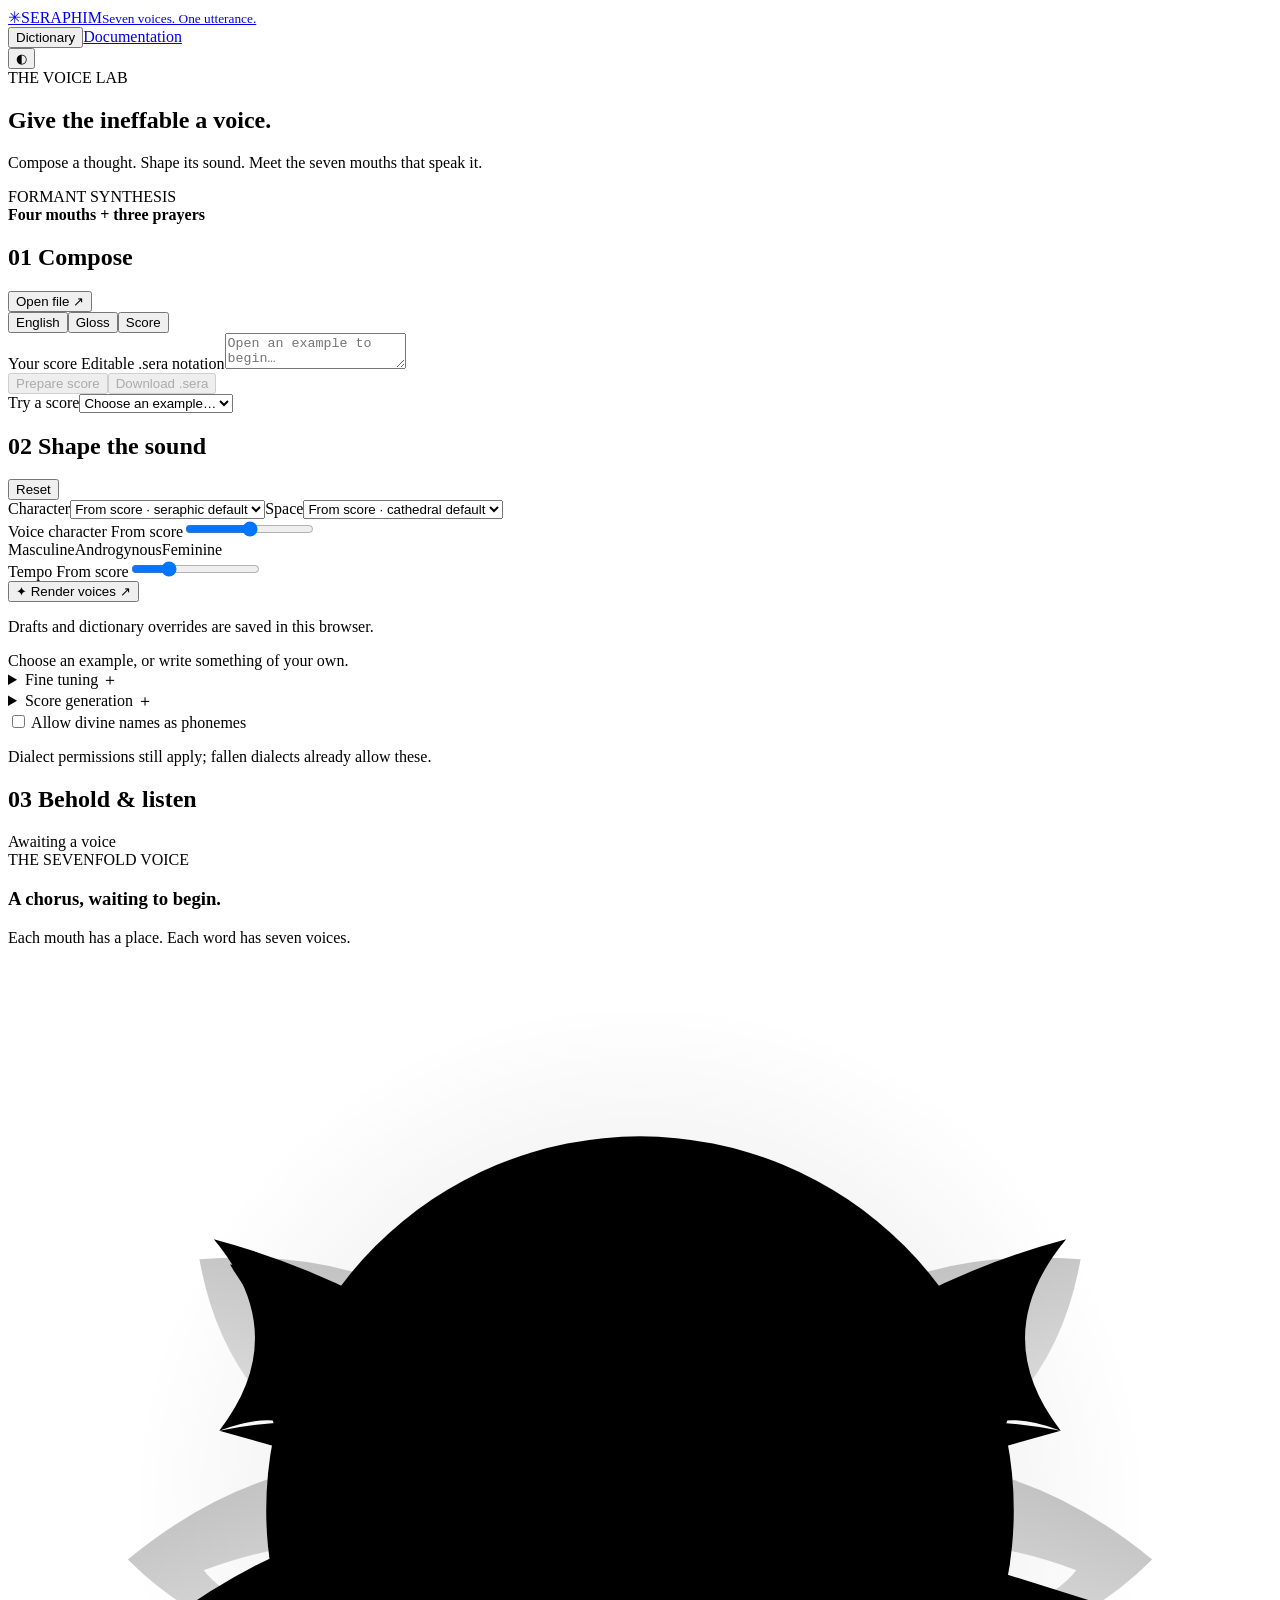
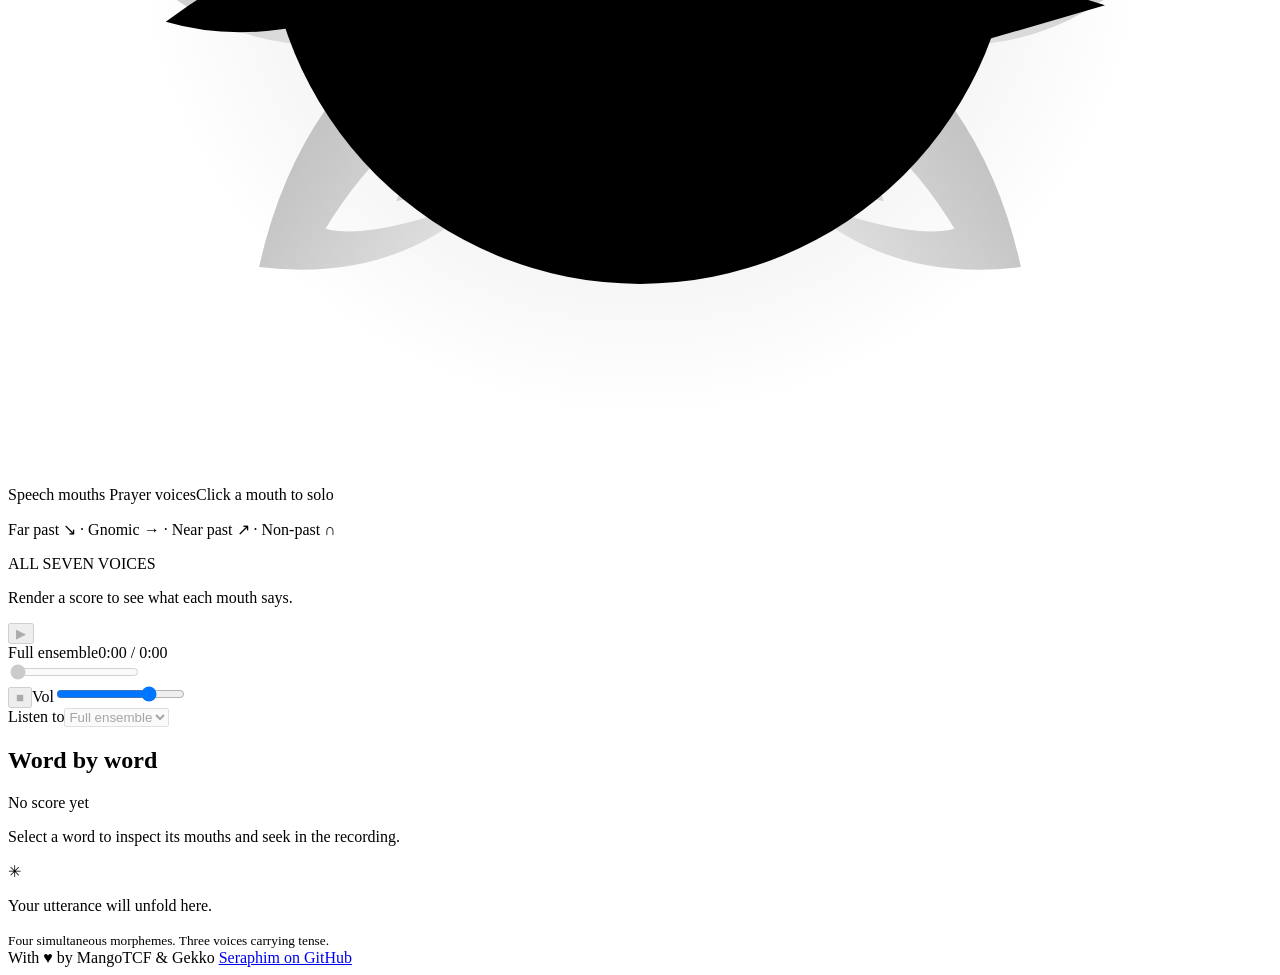
==== seraphim/web_assets/index.html @ 8574b4f2 "Add Seraphim synthesis improvements and web authoring workbench" ====
<!doctype html>
<html lang="en"><head><meta charset="utf-8"><meta name="viewport" content="width=device-width,initial-scale=1"><meta name="theme-color" content="#17151d"><title>Seraphim · Voice workbench</title><link rel="stylesheet" href="/style.css"><script src="/app.js" defer></script><script src="/studio.js" defer></script></head>
<body><header class="topbar"><a class="brand" href="/" aria-label="Seraphim home"><span class="brandmark">✳</span><span>SERAPHIM<small>Seven voices. One utterance.</small></span></a><nav class="local" aria-label="Project"><button class="textbutton" id="dictionary-open">Dictionary</button><a class="textbutton" href="/docs">Documentation</a></nav><button class="iconbutton" id="theme" aria-label="Toggle light and dark theme">◐</button></header>
<main><section class="intro"><div><span class="eyebrow">THE VOICE LAB</span><h1>Give the ineffable a voice<span>.</span></h1><p>Compose a thought. Shape its sound. Meet the seven mouths that speak it.</p></div><div class="edition">FORMANT SYNTHESIS<br><b>Four mouths + three prayers</b></div></section>
<div class="workspace"><aside class="editor panel"><div class="sectionhead"><h2><span class="step">01</span> Compose</h2><button class="textbutton" id="open">Open file ↗</button><input type="file" id="file" accept=".sera,.txt" hidden></div>
<div class="segments" role="group" aria-label="Input language"><button data-mode="english" aria-pressed="false">English</button><button data-mode="gloss" aria-pressed="false">Gloss</button><button data-mode="score" aria-pressed="true">Score</button></div>
<label class="fieldlabel" for="text">Your score <span id="inputhint">Editable .sera notation</span></label><textarea id="text" spellcheck="false" aria-label="Composition text" placeholder="Open an example to begin…"></textarea>
<div class="studio-actions"><button class="secondary" id="prepare-score" disabled>Prepare score</button><button class="textbutton" id="export-draft" disabled>Download .sera</button></div>
<div class="exampleline"><label for="example">Try a score</label><select id="example"><option value="">Choose an example…</option></select></div>
<div class="sectionhead soundhead"><h2><span class="step">02</span> Shape the sound</h2><button class="textbutton" id="reset">Reset</button></div>
<div class="fields"><label>Character<select id="dialect"><option value="">From score · seraphic default</option><option value="seraphic">Seraphic · celestial</option><option value="cupid">Cupid · beguiling</option><option value="succubus">Succubus · intimate</option><option value="nephilim">Nephilim · divided</option><option value="demonic">Demonic · fallen</option></select></label><label>Space<select id="room"><option value="">From score · cathedral default</option><option value="cathedral">Cathedral</option><option value="clip">Clip</option><option value="hall">Concert hall</option><option value="plate">Plate</option><option value="room">Small room</option><option value="dry">Dry</option></select></label></div>
<div class="sliderfield"><label for="voice">Voice character <output id="voice-value">From score</output></label><input id="voice" type="range" min="-1" max="1" step="0.05" value="0"><div class="rangeends"><span>Masculine</span><span>Androgynous</span><span>Feminine</span></div></div>
<div class="sliderfield"><label for="tempo">Tempo <output id="tempo-value">From score</output></label><input id="tempo" type="range" min="0.25" max="3" step="0.05" value="1"></div>
<div class="renderdock"><div class="renderactions"><button class="primary" id="render"><span>✦</span> Render voices <span>↗</span></button><button class="secondary" id="cancel" hidden>Cancel</button></div><p class="rendernote" id="storage-note">Drafts and dictionary overrides are saved in this browser.</p><div class="jobstatus" id="status" role="status" aria-live="polite">Choose an example, or write something of your own.</div></div>
<details><summary>Fine tuning <span>＋</span></summary><div class="fields advanced"><label>Reverb amount <input id="reverb" type="number" min="0" max="2" step="0.1" placeholder="From score"></label><label>Random seed<input id="seed" type="number" value="0" step="1"></label><label id="tenselabel">Gloss tense<select id="tense"><option value="nonpast">Non-past · Latin</option><option value="nearpast">Near past · Greek</option><option value="farpast">Far past · Aramaic</option><option value="gnomic">Gnomic · Aramaic</option></select></label></div><label class="switchline"><input id="choir" type="checkbox" checked> Include the three prayer voices</label></details>
<details id="authoring"><summary>Score generation <span>＋</span></summary><p class="controlhelp">English and gloss only. Raw scores can be edited directly above.</p><div class="fields advanced"><label>Title<input id="title" type="text" placeholder="From input"></label><label>Speak these first<input id="front" type="text" placeholder="cheese light"></label><label>Shuffle seed<input id="shuffle" type="number" step="1" placeholder="Keep tree order"></label></div><label class="switchline"><input id="move" type="checkbox" checked> Apply 4D grammar movement</label><label class="switchline"><input id="strict" type="checkbox"> Strict English translation</label></details>
<label class="switchline permission"><input id="heresy" type="checkbox"> Allow divine names as phonemes</label><p class="controlhelp">Dialect permissions still apply; fallen dialects already allow these.</p>
<div id="synthcontrols"></div>
</aside>
<section class="listen"><div class="angelpanel panel"><div class="sectionhead"><h2><span class="step">03</span> Behold & listen</h2><span class="pill" id="dialectbadge">Awaiting a voice</span></div><div class="visualtitle"><span class="eyebrow">THE SEVENFOLD VOICE</span><h3 id="nowword">A chorus, waiting to begin.</h3><p id="nowdetail">Each mouth has a place. Each word has seven voices.</p></div><div class="angelstage"><svg id="angel" data-dialect="seraphic" viewBox="0 0 700 620" role="group" aria-label="Schematic six-winged angel with seven mouths at the vertices of a regular heptagon">
  <defs><radialGradient id="halo"><stop stop-color="var(--speaker-ink)" stop-opacity=".13"/><stop offset="1" stop-color="var(--speaker-ink)" stop-opacity="0"/></radialGradient><linearGradient id="wing" x2="0" y2="1"><stop stop-color="var(--speaker-ink)" stop-opacity=".22"/><stop offset="1" stop-color="var(--speaker-ink)" stop-opacity=".025"/></linearGradient></defs>
  <circle cx="350" cy="303" r="282" fill="url(#halo)"/><g class="orbits"><circle cx="350" cy="303" r="194"/><circle cx="350" cy="303" r="207"/><circle cx="350" cy="303" r="133" stroke-dasharray="2 9"/><path d="M350 72V534M118 303H582" stroke-dasharray="2 10"/></g>
  <g class="speaker-art" data-form="seraphic" aria-hidden="true">
    <g id="wings" fill="url(#wing)" stroke="var(--outline)"><path id="leftwing" d="M345 315 Q267 151 106 164 Q119 238 179 272 Q138 219 137 193 Q217 213 278 286 Q203 227 163 226 Q196 285 257 305 Q213 278 191 253 Q268 280 345 315Z"/><use href="#leftwing" transform="translate(700 0) scale(-1 1)"/><use href="#leftwing" transform="rotate(-35 350 310)"/><use href="#leftwing" transform="translate(700 0) scale(-1 1) rotate(-35 350 310)"/><use href="#leftwing" transform="rotate(-73 350 310)"/><use href="#leftwing" transform="translate(700 0) scale(-1 1) rotate(-73 350 310)"/></g>
    <g class="centraleye"><ellipse cx="350" cy="303" rx="58" ry="66"/><path d="M306 303Q350 264 394 303Q350 342 306 303Z"/><circle cx="350" cy="303" r="15"/><circle cx="350" cy="303" r="5" fill="var(--primary)"/><path d="M350 228V214M350 378V392M281 303H267M419 303H433"/></g>
  </g>
  <g class="speaker-art" data-form="cupid" aria-hidden="true">
    <g class="speaker-wings">
      <path id="cupid-wing" d="M326 317C278 306 220 268 163 205C165 242 187 275 219 295L183 282Q204 319 251 332L220 331Q255 364 326 317Z"/>
      <use href="#cupid-wing" transform="translate(700 0) scale(-1 1)"/>
      <path d="M350 278C323 245 288 280 307 310Q321 333 350 354Q379 333 393 310C412 280 377 245 350 278Z"/>
    </g>
    <g class="speaker-lines">
      <path id="cupid-feathers" d="M326 317Q268 305 219 295M326 317Q290 334 251 332"/>
      <use href="#cupid-feathers" transform="translate(700 0) scale(-1 1)"/>
      <ellipse cx="350" cy="231" rx="27" ry="7"/>
      <path d="M302 355 407 250M393 251 407 250 406 264M307 350 294 350 286 358 299 358 299 371 307 363Z"/>
      <path d="M350 369V385M342 377H358"/>
    </g>
  </g>
  <g class="speaker-art" data-form="demonic" aria-hidden="true">
    <g class="speaker-wings">
      <path id="demon-wing" d="M337 321Q266 194 114 153Q158 206 117 259Q174 237 181 298Q218 270 245 334Q285 309 337 321Z"/>
      <use href="#demon-wing" transform="translate(700 0) scale(-1 1)"/>
      <path id="demon-horn" d="M340 258Q284 245 283 208Q282 189 300 177Q292 202 317 216Q338 227 340 258Z"/>
      <use href="#demon-horn" transform="translate(700 0) scale(-1 1)"/>
    </g>
    <g class="speaker-lines">
      <path id="demon-ribs" d="M337 321Q239 244 114 153M337 321Q241 235 117 259M337 321Q240 270 181 298M337 321Q282 298 245 334M337 247Q292 217 300 177"/>
      <use href="#demon-ribs" transform="translate(700 0) scale(-1 1)"/>
      <path d="M350 231 403 263 393 334 350 381 307 334 297 263Z M350 249 386 272 379 326 350 359 321 326 314 272Z"/>
      <path d="M318 298 350 284 382 298 350 315Z M350 288 355 298 350 309 345 298Z" fill="url(#wing)"/>
      <path d="M350 218V209M350 395V404M286 299H272M414 299H428" stroke-dasharray="3 4"/>
    </g>
  </g>
  <g class="speaker-art" data-form="succubus" aria-hidden="true">
    <g class="speaker-wings">
      <path id="succubus-wing" d="M343 320C291 242 225 255 156 187C155 229 174 254 210 274Q165 272 145 248Q158 299 229 313Q190 322 167 308C202 359 269 352 343 320Z"/>
      <use href="#succubus-wing" transform="translate(700 0) scale(-1 1)"/>
      <path id="succubus-horn" d="M332 263Q300 249 301 220Q308 235 322 238Q336 243 332 263Z"/>
      <use href="#succubus-horn" transform="translate(700 0) scale(-1 1)"/>
      <path d="M350 270C327 247 308 276 319 297Q328 314 350 331Q372 314 381 297C392 276 373 247 350 270Z"/>
    </g>
    <g class="speaker-lines">
      <path id="succubus-ribs" d="M343 320Q257 284 210 274M343 320Q268 330 229 313M331 331Q297 366 252 356Q225 348 230 330"/>
      <use href="#succubus-ribs" transform="translate(700 0) scale(-1 1)"/>
      <path d="M322 293Q339 280 350 289Q361 280 378 293Q350 309 322 293Z M323 293Q350 297 377 293"/>
      <path d="M350 331C395 354 377 396 348 386C331 380 333 361 346 358M346 358 337 357 350 349 355 363Z"/>
      <circle cx="350" cy="297" r="72" stroke-dasharray="1 6"/>
      <circle cx="350" cy="219" r="3"/><circle cx="350" cy="404" r="3"/>
    </g>
  </g>
  <g class="speaker-art" data-form="nephilim" aria-hidden="true">
    <g class="speaker-wings">
      <path id="nephilim-feathers" d="M335 313Q280 188 123 167Q148 211 205 237L166 229Q187 264 249 285L209 280Q253 318 335 313Z"/>
      <use href="#nephilim-feathers" transform="rotate(-44 350 310)"/>
      <path id="nephilim-shards" d="M368 317 429 233 567 164 524 239 498 243 467 292 434 286 410 323Z"/>
      <use href="#nephilim-shards" transform="rotate(44 350 310)"/>
    </g>
    <g class="speaker-lines">
      <path id="nephilim-feather-ribs" d="M335 313Q256 232 123 167M335 313Q270 254 205 237M335 313Q285 296 249 285"/>
      <use href="#nephilim-feather-ribs" transform="rotate(-44 350 310)"/>
      <path id="nephilim-shard-ribs" d="M368 317 458 245 567 164M458 245 524 239M458 245 467 292M434 286 429 233"/>
      <use href="#nephilim-shard-ribs" transform="rotate(44 350 310)"/>
      <path d="M340 238A58 65 0 0 0 340 368M360 238 399 272 407 303 399 334 360 368M350 226 344 279 356 301 344 327 350 380"/>
      <path d="M341 287Q322 287 306 303Q321 317 341 317M359 287 394 303 359 317"/>
      <path d="M337 295A8 8 0 1 0 337 311M363 295 373 303 363 311Z" fill="url(#wing)"/>
    </g>
  </g>
  <polygon id="heptagon" class="polygon"/>
  <g id="mouthnodes"></g>
</svg></div>
<div id="character-picker" class="studio-actions" aria-label="Speaker character" role="group"></div><div class="visuallegend"><span><i class="speechdot"></i> Speech mouths</span><span><i class="prayerdot"></i> Prayer voices</span><span>Click a mouth to solo</span></div><p class="prayer-key" id="prayer-key">Far past ↘ · Gnomic → · Near past ↗ · Non-past ∩</p><div class="inspector" id="inspector"><span class="eyebrow">ALL SEVEN VOICES</span><p>Render a score to see what each mouth says.</p></div>
<details id="wordeditor" class="wordeditor" hidden><summary>Edit this word <span>＋</span></summary><p class="controlhelp">Edits become a portable score and apply on render. Mouth text uses the same notation as the score: ~ for moved speech, Ø for silence, and brightness marks after tokens.</p><div class="fields advanced"><label>Tense / stacked tenses<input id="word-tense" type="text" placeholder="farpast+nonpast"></label><label>Emotion intensities<input id="word-tone" type="text" placeholder="pain:0.8,fear:0.3"></label></div><label class="switchline"><input id="word-stammer" type="checkbox"> Stammer on this word</label><div id="word-mouth-fields"></div><p class="controlhelp" id="word-temporal"></p><div class="wordactions"><button class="primary" id="apply-word">Apply & render score ↗</button><button class="secondary" id="audition-word">Audition word</button><button class="textbutton" id="undo-word" disabled>Undo edit</button></div><p id="word-edit-status" class="controlhelp" role="status"></p></details>
<div class="transport"><button id="play" class="playbutton" aria-label="Play" disabled>▶</button><div class="timeline"><div class="timelabel"><span id="trackname">Full ensemble</span><span><output id="clock">0:00</output><span class="muted"> / </span><output id="duration">0:00</output></span></div><input type="range" id="seek" aria-label="Playback position" min="0" max="1" step="0.01" value="0" disabled></div><button id="stop" class="iconbutton" aria-label="Stop" disabled>■</button><label class="volume">Vol<input type="range" id="volume" min="0" max="1" step="0.01" value="0.75" aria-label="Volume"></label></div><div class="trackrow"><label for="track">Listen to</label><select id="track" disabled><option value="mix">Full ensemble</option></select><a id="download" class="textbutton" hidden download="seraphim.wav">Save WAV ↓</a><a id="savebundle" class="textbutton" hidden download="seraphim-bundle.zip">Render bundle ↓</a><a id="offlinepreview" class="textbutton" hidden target="_blank" rel="noopener">Offline preview ↗</a><a id="savescore" class="textbutton" hidden download="score.sera">Save score ↓</a></div></div>
<details class="panel" id="bankreport" hidden open><summary>Voicebank coverage <span>＋</span></summary><p class="controlhelp">Approximate pronunciations and formant fallbacks used by the selected recorded voices. Counts refer to planned rendering segments.</p><div id="bankreport-list"></div></details><details class="panel" id="grammarpanel" hidden><summary>Grammar · scope & tense <span>＋</span></summary><p class="controlhelp">Recovered tree spine in grammatical order. Mouth scope is top → 1 → 2 → end; spoken order can differ. Movement is undone for read-back. English prose remains approximate; exact tense labels are shown here.</p><div id="grammarview"></div></details><details class="panel resolvedpanel" id="resolvedpanel" hidden><summary>Resolved render settings <span>＋</span></summary><p class="controlhelp">The settings used for this recording, including inherited score and dialect values.</p><pre id="resolved"></pre><a id="saveplan" class="textbutton" download="plan.json">Save timing plan ↓</a></details><div class="scorepanel panel"><div class="sectionhead"><h2>Word by word</h2><span class="pill" id="wordcount">No score yet</span></div><p class="subtle">Select a word to inspect its mouths and seek in the recording.</p><div class="empty" id="empty"><span>✳</span><p>Your utterance will unfold here.</p><small>Four simultaneous morphemes. Three voices carrying tense.</small></div><div id="wordlist" class="wordlist"></div><details id="readingpanel" hidden><summary>Read-back & diagnostics <span>＋</span></summary><p id="reading"></p><pre id="diagnostics"></pre></details></div></section></div><footer class="site-footer">
  <span>With <span class="footer-heart" aria-label="love">♥</span> by MangoTCF &amp; Gekko</span>
  <a href="https://github.com/MangoTCF/seraphim">Seraphim on GitHub</a>
</footer></main>
<dialog class="studio-dialog" id="dictionary-dialog" aria-labelledby="dictionary-heading">
  <div class="studio-head"><h2 id="dictionary-heading">Dictionary</h2><button class="textbutton" data-close="dictionary-dialog">Close</button></div>
  <p id="dictionary-help">Search the installed dictionary or save your own pronunciation in this browser.</p>
  <div class="studio-search" id="dictionary-search-row">
    <label>Search<input id="dictionary-search" type="search" placeholder="Gloss, part of speech or tokens"></label>
    <button class="secondary" id="dictionary-new">New entry</button>
  </div>
  <div id="dictionary-list" class="studio-list" aria-label="Dictionary entries"></div>
  <form id="dictionary-form" class="studio-form" hidden>
    <div class="studio-fields">
      <label>Gloss<input id="dictionary-gloss" required spellcheck="false"></label>
      <label>Part of speech<select id="dictionary-pos"></select></label>
    </div>
    <label>Pronunciation tokens<input id="dictionary-tokens" required spellcheck="false"></label>
    <div class="studio-actions">
      <button class="primary" id="dictionary-save">Save entry</button>
      <button type="button" class="textbutton" id="dictionary-discard" disabled>Discard unapplied edits</button>
      <button type="button" class="textbutton" id="dictionary-remove" hidden>Remove override</button>
    </div>
  </form>
  <div class="studio-actions" id="review-actions" hidden>
    <button class="primary" id="build-score">Accept suggestions and build score</button>
  </div>
  <p class="controlhelp" id="dictionary-status" role="status"></p>
</dialog>
<dialog class="studio-dialog score-dialog" id="score-dialog" aria-labelledby="score-heading">
  <div class="studio-head"><h2 id="score-heading">Score editor</h2><button class="textbutton" data-close="score-dialog">Close</button></div>
  <p id="score-title"></p>
  <div class="studio-score-layout">
    <div><div class="studio-list" id="score-navigation" aria-label="Score words"></div></div>
    <form id="score-form" class="studio-form">
      <div class="studio-fields">
        <label>Tense<input id="score-tense" required placeholder="farpast+nonpast"></label>
        <label>Tone<input id="score-tone" placeholder="pain:0.8,fear:0.3"></label>
      </div>
      <label class="switchline"><input type="checkbox" id="score-stammer"> Stammer</label>
      <div class="studio-fields" id="score-mouths"></div>
      <details><summary>Phoneme picker</summary>
        <p class="controlhelp">Choose a mouth, then insert a numeric phoneme token at the cursor.</p>
        <label>Mouth<select id="phoneme-mouth"></select></label>
        <div class="studio-actions" id="phoneme-vowels" aria-label="Vowels"></div>
        <div class="studio-actions" id="phoneme-consonants" aria-label="Consonants"></div>
      </details>
      <div class="studio-actions">
        <button class="primary" id="score-save">Apply word edits</button>
        <button type="button" class="textbutton" id="score-discard" disabled>Discard unapplied edits</button>
      </div>
      <div class="studio-actions">
        <button type="button" class="secondary" data-arrange="insert">Insert after</button>
        <button type="button" class="secondary" data-arrange="up">Move earlier</button>
        <button type="button" class="secondary" data-arrange="down">Move later</button>
        <button type="button" class="textbutton" data-arrange="delete">Delete word</button>
        <button type="button" class="textbutton" id="score-undo">Undo</button>
      </div>
    </form>
  </div>
  <details id="score-source-panel"><summary>Score source and metadata</summary>
    <form id="score-source-form" class="studio-form">
      <label>.sera source<textarea id="score-source" rows="8" spellcheck="false"></textarea></label>
      <div class="studio-actions">
        <button class="primary" id="score-source-apply" disabled>Validate and apply source</button>
        <button type="button" class="textbutton" id="score-source-discard" disabled>Discard source edits</button>
      </div>
    </form>
  </details>
  <p class="controlhelp" id="score-status" role="status"></p>
  <details id="score-issues" hidden><summary>Pronunciation diagnostics</summary><pre id="score-diagnostics"></pre></details>
  <div class="studio-actions"><button class="primary" id="score-render">Render score</button><button class="textbutton" id="score-download">Download .sera</button></div>
</dialog>
</body></html>
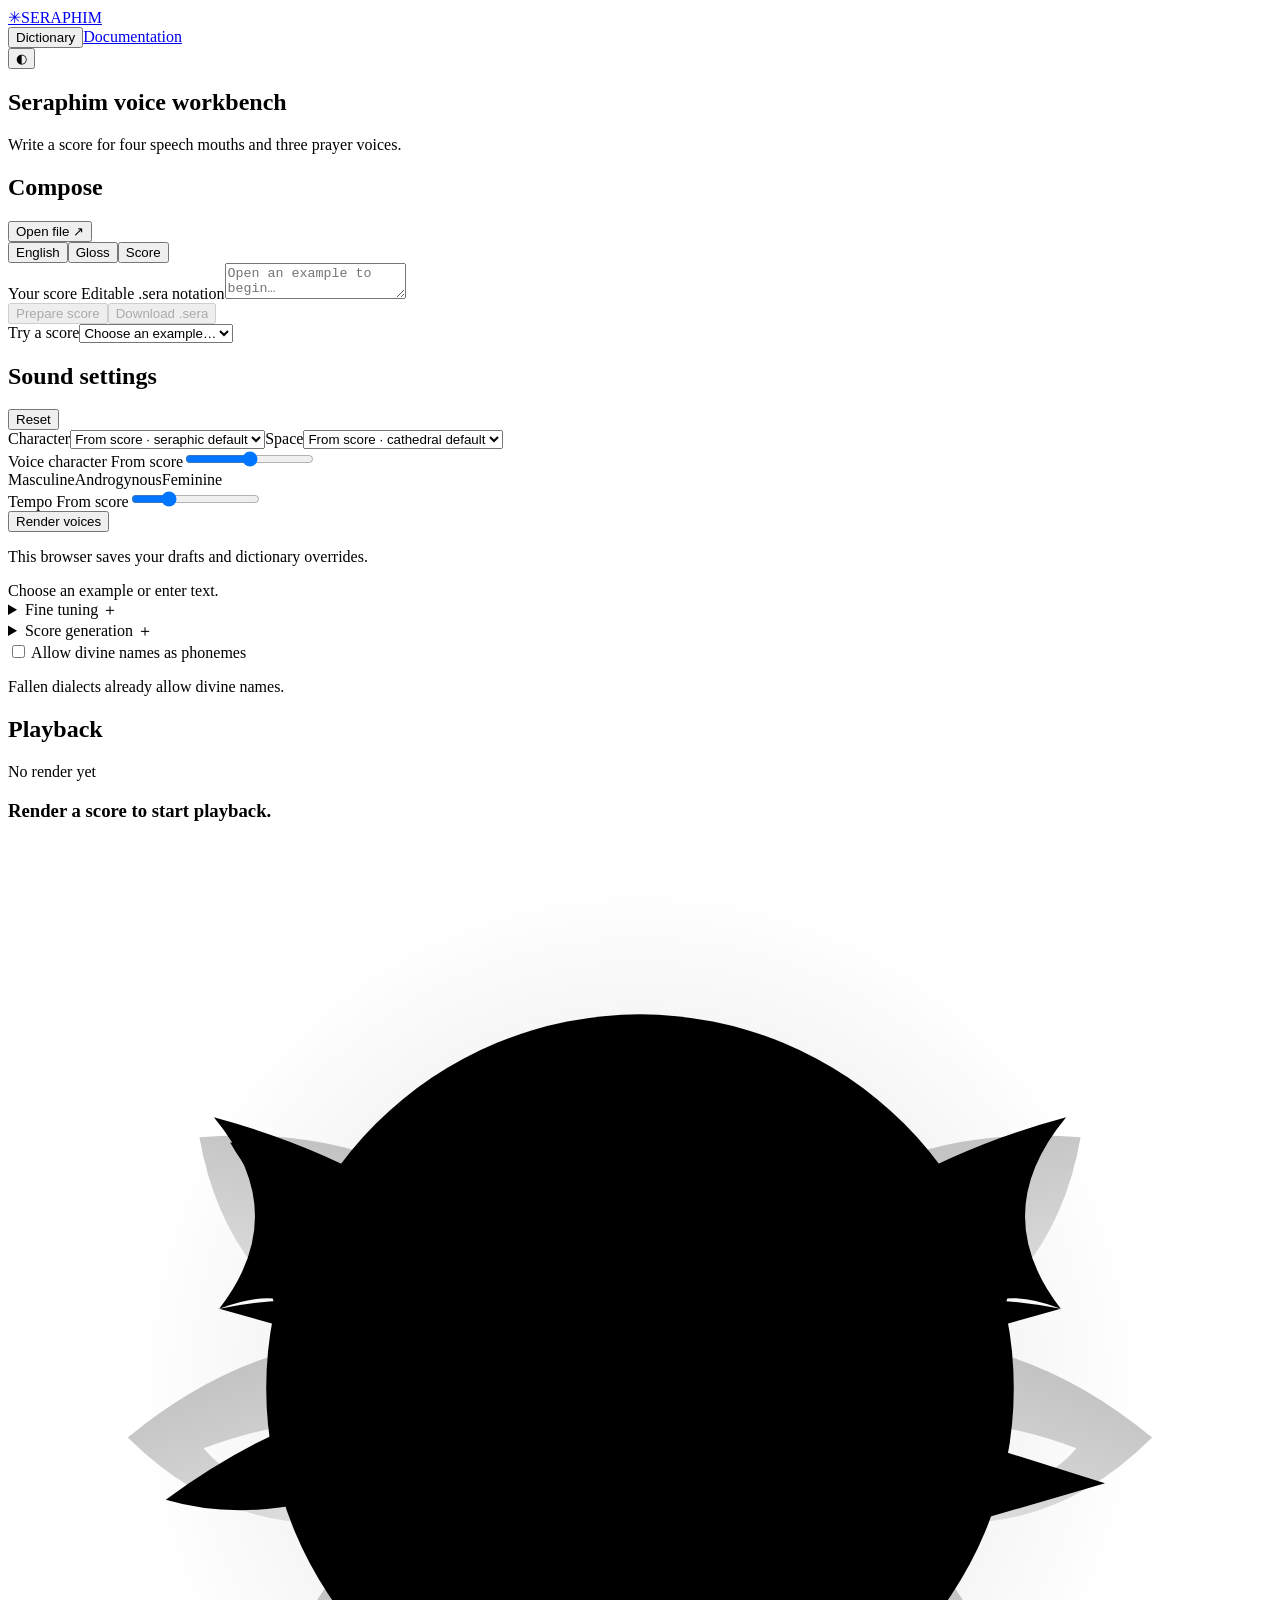
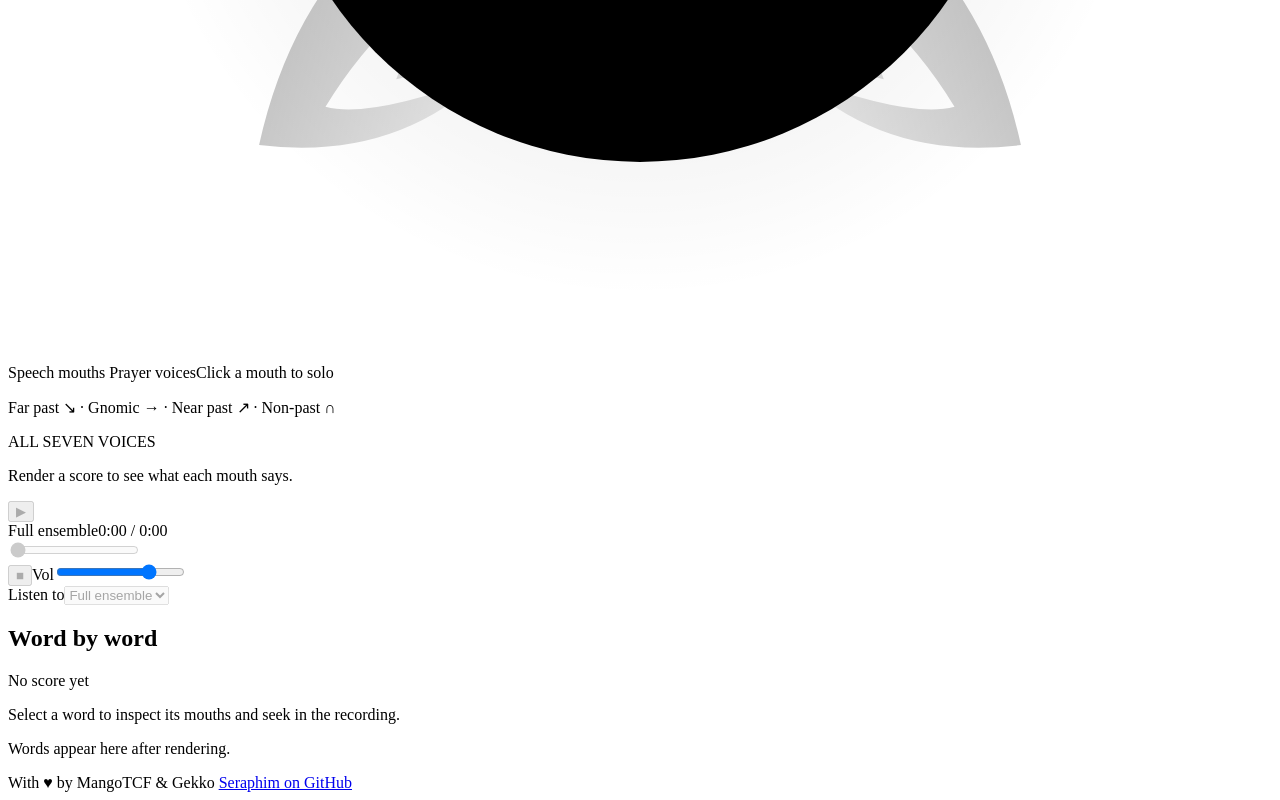
==== commit 960c0378: "Use plain language in the web workbench and docs" ====
--- a/seraphim/web_assets/index.html
+++ b/seraphim/web_assets/index.html
@@ -1,23 +1,23 @@
 <!doctype html>
 <html lang="en"><head><meta charset="utf-8"><meta name="viewport" content="width=device-width,initial-scale=1"><meta name="theme-color" content="#17151d"><title>Seraphim · Voice workbench</title><link rel="stylesheet" href="/style.css"><script src="/app.js" defer></script><script src="/studio.js" defer></script></head>
-<body><header class="topbar"><a class="brand" href="/" aria-label="Seraphim home"><span class="brandmark">✳</span><span>SERAPHIM<small>Seven voices. One utterance.</small></span></a><nav class="local" aria-label="Project"><button class="textbutton" id="dictionary-open">Dictionary</button><a class="textbutton" href="/docs">Documentation</a></nav><button class="iconbutton" id="theme" aria-label="Toggle light and dark theme">◐</button></header>
-<main><section class="intro"><div><span class="eyebrow">THE VOICE LAB</span><h1>Give the ineffable a voice<span>.</span></h1><p>Compose a thought. Shape its sound. Meet the seven mouths that speak it.</p></div><div class="edition">FORMANT SYNTHESIS<br><b>Four mouths + three prayers</b></div></section>
-<div class="workspace"><aside class="editor panel"><div class="sectionhead"><h2><span class="step">01</span> Compose</h2><button class="textbutton" id="open">Open file ↗</button><input type="file" id="file" accept=".sera,.txt" hidden></div>
+<body><header class="topbar"><a class="brand" href="/" aria-label="Seraphim home"><span class="brandmark">✳</span><span>SERAPHIM</span></a><nav class="local" aria-label="Project"><button class="textbutton" id="dictionary-open">Dictionary</button><a class="textbutton" href="/docs">Documentation</a></nav><button class="iconbutton" id="theme" aria-label="Toggle light and dark theme">◐</button></header>
+<main><section class="intro"><div><h1>Seraphim voice workbench</h1><p>Write a score for four speech mouths and three prayer voices.</p></div></section>
+<div class="workspace"><aside class="editor panel"><div class="sectionhead"><h2>Compose</h2><button class="textbutton" id="open">Open file ↗</button><input type="file" id="file" accept=".sera,.txt" hidden></div>
 <div class="segments" role="group" aria-label="Input language"><button data-mode="english" aria-pressed="false">English</button><button data-mode="gloss" aria-pressed="false">Gloss</button><button data-mode="score" aria-pressed="true">Score</button></div>
 <label class="fieldlabel" for="text">Your score <span id="inputhint">Editable .sera notation</span></label><textarea id="text" spellcheck="false" aria-label="Composition text" placeholder="Open an example to begin…"></textarea>
 <div class="studio-actions"><button class="secondary" id="prepare-score" disabled>Prepare score</button><button class="textbutton" id="export-draft" disabled>Download .sera</button></div>
 <div class="exampleline"><label for="example">Try a score</label><select id="example"><option value="">Choose an example…</option></select></div>
-<div class="sectionhead soundhead"><h2><span class="step">02</span> Shape the sound</h2><button class="textbutton" id="reset">Reset</button></div>
+<div class="sectionhead soundhead"><h2>Sound settings</h2><button class="textbutton" id="reset">Reset</button></div>
 <div class="fields"><label>Character<select id="dialect"><option value="">From score · seraphic default</option><option value="seraphic">Seraphic · celestial</option><option value="cupid">Cupid · beguiling</option><option value="succubus">Succubus · intimate</option><option value="nephilim">Nephilim · divided</option><option value="demonic">Demonic · fallen</option></select></label><label>Space<select id="room"><option value="">From score · cathedral default</option><option value="cathedral">Cathedral</option><option value="clip">Clip</option><option value="hall">Concert hall</option><option value="plate">Plate</option><option value="room">Small room</option><option value="dry">Dry</option></select></label></div>
 <div class="sliderfield"><label for="voice">Voice character <output id="voice-value">From score</output></label><input id="voice" type="range" min="-1" max="1" step="0.05" value="0"><div class="rangeends"><span>Masculine</span><span>Androgynous</span><span>Feminine</span></div></div>
 <div class="sliderfield"><label for="tempo">Tempo <output id="tempo-value">From score</output></label><input id="tempo" type="range" min="0.25" max="3" step="0.05" value="1"></div>
-<div class="renderdock"><div class="renderactions"><button class="primary" id="render"><span>✦</span> Render voices <span>↗</span></button><button class="secondary" id="cancel" hidden>Cancel</button></div><p class="rendernote" id="storage-note">Drafts and dictionary overrides are saved in this browser.</p><div class="jobstatus" id="status" role="status" aria-live="polite">Choose an example, or write something of your own.</div></div>
+<div class="renderdock"><div class="renderactions"><button class="primary" id="render">Render voices</button><button class="secondary" id="cancel" hidden>Cancel</button></div><p class="rendernote" id="storage-note">This browser saves your drafts and dictionary overrides.</p><div class="jobstatus" id="status" role="status" aria-live="polite">Choose an example or enter text.</div></div>
 <details><summary>Fine tuning <span>＋</span></summary><div class="fields advanced"><label>Reverb amount <input id="reverb" type="number" min="0" max="2" step="0.1" placeholder="From score"></label><label>Random seed<input id="seed" type="number" value="0" step="1"></label><label id="tenselabel">Gloss tense<select id="tense"><option value="nonpast">Non-past · Latin</option><option value="nearpast">Near past · Greek</option><option value="farpast">Far past · Aramaic</option><option value="gnomic">Gnomic · Aramaic</option></select></label></div><label class="switchline"><input id="choir" type="checkbox" checked> Include the three prayer voices</label></details>
-<details id="authoring"><summary>Score generation <span>＋</span></summary><p class="controlhelp">English and gloss only. Raw scores can be edited directly above.</p><div class="fields advanced"><label>Title<input id="title" type="text" placeholder="From input"></label><label>Speak these first<input id="front" type="text" placeholder="cheese light"></label><label>Shuffle seed<input id="shuffle" type="number" step="1" placeholder="Keep tree order"></label></div><label class="switchline"><input id="move" type="checkbox" checked> Apply 4D grammar movement</label><label class="switchline"><input id="strict" type="checkbox"> Strict English translation</label></details>
-<label class="switchline permission"><input id="heresy" type="checkbox"> Allow divine names as phonemes</label><p class="controlhelp">Dialect permissions still apply; fallen dialects already allow these.</p>
+<details id="authoring"><summary>Score generation <span>＋</span></summary><p class="controlhelp">These settings apply to English and gloss input.</p><div class="fields advanced"><label>Title<input id="title" type="text" placeholder="From input"></label><label>Speak these first<input id="front" type="text" placeholder="cheese light"></label><label>Shuffle seed<input id="shuffle" type="number" step="1" placeholder="Keep tree order"></label></div><label class="switchline"><input id="move" type="checkbox" checked> Apply 4D grammar movement</label><label class="switchline"><input id="strict" type="checkbox"> Strict English translation</label></details>
+<label class="switchline permission"><input id="heresy" type="checkbox"> Allow divine names as phonemes</label><p class="controlhelp">Fallen dialects already allow divine names.</p>
 <div id="synthcontrols"></div>
 </aside>
-<section class="listen"><div class="angelpanel panel"><div class="sectionhead"><h2><span class="step">03</span> Behold & listen</h2><span class="pill" id="dialectbadge">Awaiting a voice</span></div><div class="visualtitle"><span class="eyebrow">THE SEVENFOLD VOICE</span><h3 id="nowword">A chorus, waiting to begin.</h3><p id="nowdetail">Each mouth has a place. Each word has seven voices.</p></div><div class="angelstage"><svg id="angel" data-dialect="seraphic" viewBox="0 0 700 620" role="group" aria-label="Schematic six-winged angel with seven mouths at the vertices of a regular heptagon">
+<section class="listen"><div class="angelpanel panel"><div class="sectionhead"><h2>Playback</h2><span class="pill" id="dialectbadge">No render yet</span></div><div class="visualtitle"><h3 id="nowword">Render a score to start playback.</h3><p id="nowdetail"></p></div><div class="angelstage"><svg id="angel" data-dialect="seraphic" viewBox="0 0 700 620" role="group" aria-label="Schematic six-winged angel with seven mouths at the vertices of a regular heptagon">
   <defs><radialGradient id="halo"><stop stop-color="var(--speaker-ink)" stop-opacity=".13"/><stop offset="1" stop-color="var(--speaker-ink)" stop-opacity="0"/></radialGradient><linearGradient id="wing" x2="0" y2="1"><stop stop-color="var(--speaker-ink)" stop-opacity=".22"/><stop offset="1" stop-color="var(--speaker-ink)" stop-opacity=".025"/></linearGradient></defs>
   <circle cx="350" cy="303" r="282" fill="url(#halo)"/><g class="orbits"><circle cx="350" cy="303" r="194"/><circle cx="350" cy="303" r="207"/><circle cx="350" cy="303" r="133" stroke-dasharray="2 9"/><path d="M350 72V534M118 303H582" stroke-dasharray="2 10"/></g>
   <g class="speaker-art" data-form="seraphic" aria-hidden="true">
@@ -93,7 +93,7 @@
 <div id="character-picker" class="studio-actions" aria-label="Speaker character" role="group"></div><div class="visuallegend"><span><i class="speechdot"></i> Speech mouths</span><span><i class="prayerdot"></i> Prayer voices</span><span>Click a mouth to solo</span></div><p class="prayer-key" id="prayer-key">Far past ↘ · Gnomic → · Near past ↗ · Non-past ∩</p><div class="inspector" id="inspector"><span class="eyebrow">ALL SEVEN VOICES</span><p>Render a score to see what each mouth says.</p></div>
 <details id="wordeditor" class="wordeditor" hidden><summary>Edit this word <span>＋</span></summary><p class="controlhelp">Edits become a portable score and apply on render. Mouth text uses the same notation as the score: ~ for moved speech, Ø for silence, and brightness marks after tokens.</p><div class="fields advanced"><label>Tense / stacked tenses<input id="word-tense" type="text" placeholder="farpast+nonpast"></label><label>Emotion intensities<input id="word-tone" type="text" placeholder="pain:0.8,fear:0.3"></label></div><label class="switchline"><input id="word-stammer" type="checkbox"> Stammer on this word</label><div id="word-mouth-fields"></div><p class="controlhelp" id="word-temporal"></p><div class="wordactions"><button class="primary" id="apply-word">Apply & render score ↗</button><button class="secondary" id="audition-word">Audition word</button><button class="textbutton" id="undo-word" disabled>Undo edit</button></div><p id="word-edit-status" class="controlhelp" role="status"></p></details>
 <div class="transport"><button id="play" class="playbutton" aria-label="Play" disabled>▶</button><div class="timeline"><div class="timelabel"><span id="trackname">Full ensemble</span><span><output id="clock">0:00</output><span class="muted"> / </span><output id="duration">0:00</output></span></div><input type="range" id="seek" aria-label="Playback position" min="0" max="1" step="0.01" value="0" disabled></div><button id="stop" class="iconbutton" aria-label="Stop" disabled>■</button><label class="volume">Vol<input type="range" id="volume" min="0" max="1" step="0.01" value="0.75" aria-label="Volume"></label></div><div class="trackrow"><label for="track">Listen to</label><select id="track" disabled><option value="mix">Full ensemble</option></select><a id="download" class="textbutton" hidden download="seraphim.wav">Save WAV ↓</a><a id="savebundle" class="textbutton" hidden download="seraphim-bundle.zip">Render bundle ↓</a><a id="offlinepreview" class="textbutton" hidden target="_blank" rel="noopener">Offline preview ↗</a><a id="savescore" class="textbutton" hidden download="score.sera">Save score ↓</a></div></div>
-<details class="panel" id="bankreport" hidden open><summary>Voicebank coverage <span>＋</span></summary><p class="controlhelp">Approximate pronunciations and formant fallbacks used by the selected recorded voices. Counts refer to planned rendering segments.</p><div id="bankreport-list"></div></details><details class="panel" id="grammarpanel" hidden><summary>Grammar · scope & tense <span>＋</span></summary><p class="controlhelp">Recovered tree spine in grammatical order. Mouth scope is top → 1 → 2 → end; spoken order can differ. Movement is undone for read-back. English prose remains approximate; exact tense labels are shown here.</p><div id="grammarview"></div></details><details class="panel resolvedpanel" id="resolvedpanel" hidden><summary>Resolved render settings <span>＋</span></summary><p class="controlhelp">The settings used for this recording, including inherited score and dialect values.</p><pre id="resolved"></pre><a id="saveplan" class="textbutton" download="plan.json">Save timing plan ↓</a></details><div class="scorepanel panel"><div class="sectionhead"><h2>Word by word</h2><span class="pill" id="wordcount">No score yet</span></div><p class="subtle">Select a word to inspect its mouths and seek in the recording.</p><div class="empty" id="empty"><span>✳</span><p>Your utterance will unfold here.</p><small>Four simultaneous morphemes. Three voices carrying tense.</small></div><div id="wordlist" class="wordlist"></div><details id="readingpanel" hidden><summary>Read-back & diagnostics <span>＋</span></summary><p id="reading"></p><pre id="diagnostics"></pre></details></div></section></div><footer class="site-footer">
+<details class="panel" id="bankreport" hidden open><summary>Voicebank coverage <span>＋</span></summary><p class="controlhelp">Approximate pronunciations and formant fallbacks used by the selected recorded voices. Counts refer to planned rendering segments.</p><div id="bankreport-list"></div></details><details class="panel" id="grammarpanel" hidden><summary>Grammar · scope & tense <span>＋</span></summary><p class="controlhelp">Recovered tree spine in grammatical order. Mouth scope is top → 1 → 2 → end; spoken order can differ. Movement is undone for read-back. English prose remains approximate; exact tense labels are shown here.</p><div id="grammarview"></div></details><details class="panel resolvedpanel" id="resolvedpanel" hidden><summary>Resolved render settings <span>＋</span></summary><p class="controlhelp">The settings used for this recording, including inherited score and dialect values.</p><pre id="resolved"></pre><a id="saveplan" class="textbutton" download="plan.json">Save timing plan ↓</a></details><div class="scorepanel panel"><div class="sectionhead"><h2>Word by word</h2><span class="pill" id="wordcount">No score yet</span></div><p class="subtle">Select a word to inspect its mouths and seek in the recording.</p><div class="empty" id="empty"><p>Words appear here after rendering.</p></div><div id="wordlist" class="wordlist"></div><details id="readingpanel" hidden><summary>Read-back & diagnostics <span>＋</span></summary><p id="reading"></p><pre id="diagnostics"></pre></details></div></section></div><footer class="site-footer">
   <span>With <span class="footer-heart" aria-label="love">♥</span> by MangoTCF &amp; Gekko</span>
   <a href="https://github.com/MangoTCF/seraphim">Seraphim on GitHub</a>
 </footer></main>
